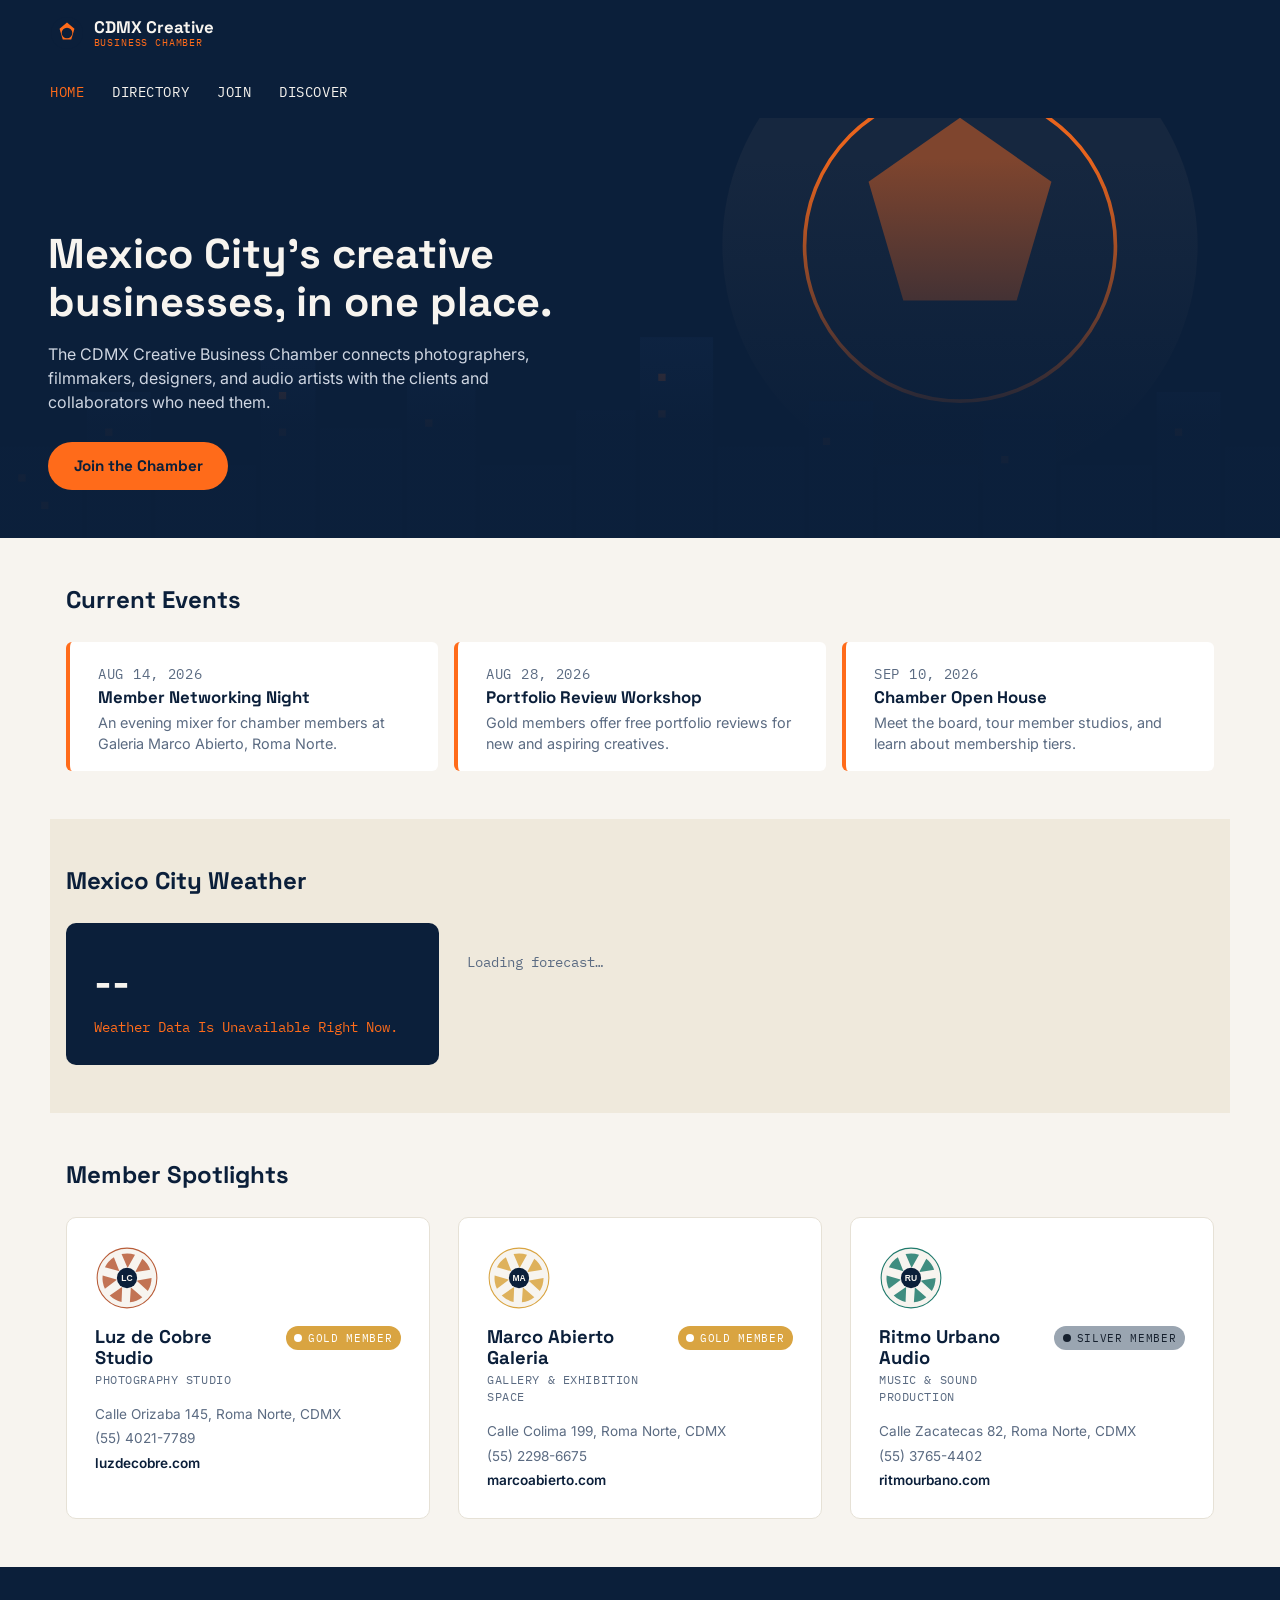
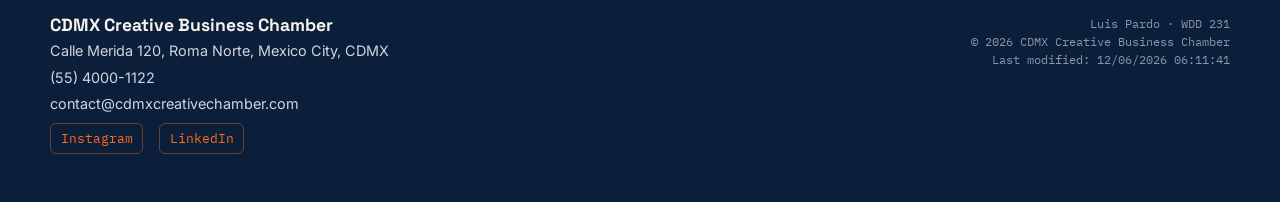
==== chamber/index.html @ 6a2d613b "Home Chamber and API weather" ====
<!DOCTYPE html>
<html lang="en">
<head>
  <meta charset="UTF-8">
  <meta name="viewport" content="width=device-width, initial-scale=1.0">

  <title>Home | CDMX Creative Business Chamber</title>
  <meta name="description" content="Home page of the CDMX Creative Business Chamber: current events, local weather, and spotlighted member businesses in Mexico City.">
  <meta name="author" content="Luis Pardo">

  <!-- Favicon -->
  <link rel="icon" type="image/svg+xml" href="images/favicon.svg">

  <!-- Facebook / Open Graph sharing metadata -->
  <meta property="og:title" content="CDMX Creative Business Chamber">
  <meta property="og:description" content="A community of photographers, filmmakers, designers, and audio artists based in Mexico City.">
  <meta property="og:image" content="https://javpar12.github.io/wdd231/chamber/images/og-banner.png">
  <meta property="og:url" content="https://javpar12.github.io/wdd231/chamber/index.html">
  <meta property="og:type" content="website">

  <!-- Fonts: Space Grotesk (display), Inter (body), IBM Plex Mono (data/labels) -->
  <link rel="preconnect" href="https://fonts.googleapis.com">
  <link rel="preconnect" href="https://fonts.gstatic.com" crossorigin>
  <link href="https://fonts.googleapis.com/css2?family=Space+Grotesk:wght@500;700&family=Inter:wght@400;500;600&family=IBM+Plex+Mono:wght@400;500&display=swap" rel="stylesheet">

  <!-- Stylesheets: normalize first, then mobile-first base, then larger-viewport enhancements -->
  <link rel="stylesheet" href="css/normalize.css">
  <link rel="stylesheet" href="css/small.css">
  <link rel="stylesheet" href="css/larger.css">

  <script src="js/navigation.js" defer></script>
  <script src="js/date.js" defer></script>
  <script src="js/weather.js" defer></script>
  <script src="js/spotlights.js" defer></script>
</head>
<body>

  <header class="site-header">
    <div class="header-bar">
      <a href="index.html" class="brand">
        <img src="images/favicon.svg" alt="" class="brand__mark" width="34" height="34">
        <span class="brand__text">CDMX Creative<span>Business Chamber</span></span>
      </a>
      <button id="nav-toggle" class="nav-toggle" aria-expanded="false" aria-controls="primary-nav">
        Menu
      </button>
    </div>
    <nav id="primary-nav" class="primary-nav" aria-label="Primary">
      <ul>
        <li><a href="index.html" aria-current="page">Home</a></li>
        <li><a href="directory.html">Directory</a></li>
        <li><a href="join.html">Join</a></li>
        <li><a href="discover.html">Discover</a></li>
      </ul>
    </nav>
  </header>

  <main>
    <!-- Hero -->
    <section class="home-hero">
      <img src="images/hero-banner.svg" alt="Illustration of the Mexico City skyline with a camera aperture motif" class="home-hero__image">
      <div class="home-hero__overlay">
        <h1>Mexico City's creative businesses, in one place.</h1>
        <p>The CDMX Creative Business Chamber connects photographers, filmmakers, designers, and audio artists with the clients and collaborators who need them.</p>
        <a href="join.html" class="cta-button">Join the Chamber</a>
      </div>
    </section>

    <!-- Current events -->
    <section class="home-section">
      <h2>Current Events</h2>
      <div class="events-list">
        <article class="event-card">
          <p class="event-card__date">Aug 14, 2026</p>
          <h3>Member Networking Night</h3>
          <p>An evening mixer for chamber members at Galeria Marco Abierto, Roma Norte.</p>
        </article>
        <article class="event-card">
          <p class="event-card__date">Aug 28, 2026</p>
          <h3>Portfolio Review Workshop</h3>
          <p>Gold members offer free portfolio reviews for new and aspiring creatives.</p>
        </article>
        <article class="event-card">
          <p class="event-card__date">Sep 10, 2026</p>
          <h3>Chamber Open House</h3>
          <p>Meet the board, tour member studios, and learn about membership tiers.</p>
        </article>
      </div>
    </section>

    <!-- Weather -->
    <section class="home-section home-section--alt">
      <h2>Mexico City Weather</h2>
      <div class="weather-wrapper">
        <div class="weather-current">
          <p id="current-temp" class="weather-current__temp">--</p>
          <p id="current-desc" class="weather-current__desc">Loading weather…</p>
        </div>
        <div id="forecast-cards" class="weather-forecast">
          <p class="state-message">Loading forecast…</p>
        </div>
      </div>
    </section>

    <!-- Member spotlights -->
    <section class="home-section">
      <h2>Member Spotlights</h2>
      <div id="spotlights-grid" class="spotlights-grid">
        <p class="state-message">Loading spotlights…</p>
      </div>
    </section>
  </main>

  <footer class="site-footer">
    <div class="footer-inner">
      <div class="footer-contact">
        <h2>CDMX Creative Business Chamber</h2>
        <p>Calle Merida 120, Roma Norte, Mexico City, CDMX</p>
        <p>(55) 4000-1122</p>
        <p><a href="mailto:contact@cdmxcreativechamber.com">contact@cdmxcreativechamber.com</a></p>
        <div class="social-links">
          <a href="https://instagram.com" target="_blank" rel="noopener">Instagram</a>
          <a href="https://linkedin.com" target="_blank" rel="noopener">LinkedIn</a>
        </div>
      </div>
      <div class="footer-meta">
        <p>Luis Pardo &middot; WDD 231</p>
        <p>&copy; <span id="current-year"></span> CDMX Creative Business Chamber</p>
        <p>Last modified: <span id="last-modified"></span></p>
      </div>
    </div>
  </footer>

</body>
</html>
---- chamber/css/small.css ----
/*
  small.css
  Mobile-first base styles for the CDMX Creative Business Chamber.
  Loaded after normalize.css. Enhanced by larger.css at wider viewports.
  Author: Luis Pardo — WDD 231
*/

/* ---------- Design tokens ---------- */
:root {
  /* Brand colors */
  --navy: #0b1f3a;
  --navy-soft: #16273f;
  --orange: #ff6b1a;
  --cream: #f7f4ef;
  --ink: #16202e;
  --slate: #5b6b82;

  /* Membership tier accents (echo the aperture-ring logo marks) */
  --tier-gold: #d9a441;
  --tier-silver: #9aa5b1;
  --tier-member: #b85c38;

  /* Type */
  --font-display: "Space Grotesk", "Segoe UI", sans-serif;
  --font-body: "Inter", "Segoe UI", sans-serif;
  --font-mono: "IBM Plex Mono", "Courier New", monospace;

  /* Spacing scale */
  --space-xs: 0.5rem;
  --space-sm: 1rem;
  --space-md: 1.75rem;
  --space-lg: 3rem;
  --space-xl: 4.5rem;

  --radius: 10px;
  --max-width: 1180px;
}

/* ---------- Base ---------- */
body {
  font-family: var(--font-body);
  background-color: var(--cream);
  color: var(--ink);
}

h1,
h2,
h3 {
  font-family: var(--font-display);
  color: var(--navy);
  line-height: 1.15;
}

a:focus-visible,
button:focus-visible {
  outline: 3px solid var(--orange);
  outline-offset: 2px;
}

.visually-hidden {
  position: absolute;
  width: 1px;
  height: 1px;
  overflow: hidden;
  clip: rect(0 0 0 0);
  white-space: nowrap;
}

/* ---------- Header ---------- */
.site-header {
  background-color: var(--navy);
  color: var(--cream);
  padding: var(--space-sm) var(--space-sm) 0;
}

.header-bar {
  display: flex;
  align-items: center;
  justify-content: space-between;
  max-width: var(--max-width);
  margin: 0 auto;
  padding-bottom: var(--space-sm);
}

.brand {
  display: flex;
  align-items: center;
  gap: 0.6rem;
}

.brand__mark {
  width: 34px;
  height: 34px;
}

.brand__text {
  font-family: var(--font-display);
  font-size: 1.05rem;
  font-weight: 700;
  color: var(--cream);
  line-height: 1.1;
}

.brand__text span {
  display: block;
  font-family: var(--font-mono);
  font-size: 0.65rem;
  font-weight: 400;
  color: var(--orange);
  letter-spacing: 0.08em;
  text-transform: uppercase;
}

/* Mobile nav toggle button (hidden nav expands beneath the header bar) */
.nav-toggle {
  display: block;
  background: transparent;
  color: var(--cream);
  border: 1px solid rgba(247, 244, 239, 0.35);
  border-radius: 6px;
  padding: 0.4rem 0.7rem;
  font-size: 0.85rem;
}

.primary-nav {
  max-width: var(--max-width);
  margin: 0 auto;
}

.primary-nav ul {
  display: none;
  flex-direction: column;
  border-top: 1px solid rgba(247, 244, 239, 0.15);
}

.primary-nav.is-open ul {
  display: flex;
}

.primary-nav a {
  display: block;
  padding: var(--space-sm) 0.2rem;
  font-family: var(--font-mono);
  font-size: 0.85rem;
  letter-spacing: 0.04em;
  text-transform: uppercase;
  color: var(--cream);
  border-bottom: 1px solid rgba(247, 244, 239, 0.1);
}

.primary-nav a[aria-current="page"] {
  color: var(--orange);
}

/* ---------- Hero ---------- */
.hero {
  background-color: var(--navy);
  color: var(--cream);
  padding: var(--space-lg) var(--space-sm) var(--space-xl);
}

.hero-inner {
  max-width: var(--max-width);
  margin: 0 auto;
}

.hero-eyebrow {
  font-family: var(--font-mono);
  font-size: 0.75rem;
  letter-spacing: 0.12em;
  text-transform: uppercase;
  color: var(--orange);
  margin-bottom: var(--space-xs);
}

.hero h1 {
  color: var(--cream);
  font-size: clamp(1.9rem, 6vw, 3rem);
  max-width: 18ch;
}

.hero p {
  margin-top: var(--space-sm);
  max-width: 52ch;
  color: #cfd6e2;
  font-size: 1.05rem;
}

/* ---------- Directory controls ---------- */
.directory-section {
  max-width: var(--max-width);
  margin: 0 auto;
  padding: var(--space-lg) var(--space-sm);
}

.directory-heading {
  display: flex;
  flex-wrap: wrap;
  align-items: baseline;
  justify-content: space-between;
  gap: var(--space-sm);
  margin-bottom: var(--space-md);
}

.directory-heading h2 {
  font-size: 1.6rem;
}

.member-count {
  font-family: var(--font-mono);
  font-size: 0.85rem;
  color: var(--slate);
}

.view-toggle {
  display: inline-flex;
  border: 1px solid var(--navy);
  border-radius: 999px;
  overflow: hidden;
  margin-bottom: var(--space-md);
}

.view-toggle button {
  padding: 0.5rem 1.1rem;
  font-family: var(--font-mono);
  font-size: 0.8rem;
  letter-spacing: 0.04em;
  text-transform: uppercase;
  color: var(--navy);
  background-color: transparent;
}

.view-toggle button[aria-pressed="true"] {
  background-color: var(--navy);
  color: var(--cream);
}

/* ---------- Member list/grid ---------- */
#member-list {
  display: grid;
  grid-template-columns: 1fr;
  gap: var(--space-md);
}

#member-list.layout-list {
  grid-template-columns: 1fr;
}

.member-card {
  background-color: #fff;
  border: 1px solid #e6e1d6;
  border-radius: var(--radius);
  padding: var(--space-md);
  display: flex;
  flex-direction: column;
  gap: var(--space-sm);
}

#member-list.layout-list .member-card {
  flex-direction: row;
  align-items: center;
}

.member-card__logo {
  width: 64px;
  height: 64px;
  flex-shrink: 0;
}

.member-card__body {
  flex: 1;
}

.member-card__top {
  display: flex;
  align-items: flex-start;
  justify-content: space-between;
  gap: var(--space-sm);
}

.member-card h3 {
  font-size: 1.15rem;
}

.member-card__category {
  font-family: var(--font-mono);
  font-size: 0.72rem;
  letter-spacing: 0.05em;
  text-transform: uppercase;
  color: var(--slate);
  margin-top: 0.15rem;
}

.member-card__tagline {
  color: var(--ink);
  font-size: 0.92rem;
  margin-top: var(--space-xs);
}

.member-card__meta {
  margin-top: var(--space-sm);
  font-size: 0.85rem;
  color: var(--slate);
  display: flex;
  flex-direction: column;
  gap: 0.25rem;
}

.member-card__meta a {
  color: var(--navy);
  font-weight: 600;
}

/* Membership tier badge — echoes the aperture-ring logo motif */
.badge {
  display: inline-flex;
  align-items: center;
  gap: 0.35rem;
  font-family: var(--font-mono);
  font-size: 0.68rem;
  letter-spacing: 0.06em;
  text-transform: uppercase;
  padding: 0.25rem 0.55rem;
  border-radius: 999px;
  white-space: nowrap;
  color: #fff;
}

.badge::before {
  content: "";
  width: 8px;
  height: 8px;
  border-radius: 50%;
  background-color: currentColor;
}

.badge--gold {
  background-color: var(--tier-gold);
}

.badge--silver {
  background-color: var(--tier-silver);
  color: var(--ink);
}

.badge--member {
  background-color: var(--tier-member);
}

/* ---------- Loading / error states ---------- */
.state-message {
  font-family: var(--font-mono);
  font-size: 0.9rem;
  color: var(--slate);
  padding: var(--space-md) 0;
}

/* ---------- Footer ---------- */
.site-footer {
  background-color: var(--navy);
  color: #cfd6e2;
  padding: var(--space-lg) var(--space-sm);
}

.footer-inner {
  max-width: var(--max-width);
  margin: 0 auto;
  display: flex;
  flex-direction: column;
  gap: var(--space-md);
}

.footer-inner h2 {
  color: var(--cream);
  font-size: 1.1rem;
}

.footer-contact p {
  font-size: 0.9rem;
  margin-top: 0.3rem;
}

.footer-meta {
  font-family: var(--font-mono);
  font-size: 0.75rem;
  color: #8b96a8;
  border-top: 1px solid rgba(247, 244, 239, 0.15);
  padding-top: var(--space-sm);
}

.social-links {
  display: flex;
  gap: var(--space-sm);
  margin-top: var(--space-xs);
}

.social-links a {
  font-family: var(--font-mono);
  font-size: 0.8rem;
  color: var(--orange);
  border: 1px solid rgba(255, 107, 26, 0.4);
  border-radius: 6px;
  padding: 0.3rem 0.6rem;
}

/* =========================================================
   Home page (index.html)
   ========================================================= */

/* ----- Hero ----- */
.home-hero {
  position: relative;
  color: var(--cream);
}

.home-hero__image {
  width: 100%;
  height: 260px;
  object-fit: cover;
  display: block;
}

.home-hero__overlay {
  background-color: var(--navy);
  padding: var(--space-md) var(--space-sm) var(--space-lg);
}

.home-hero__overlay h1 {
  color: var(--cream);
  font-size: clamp(1.7rem, 6vw, 2.6rem);
  max-width: 22ch;
}

.home-hero__overlay p {
  margin-top: var(--space-sm);
  max-width: 50ch;
  color: #cfd6e2;
  font-size: 1rem;
}

/* Call to action button */
.cta-button {
  display: inline-block;
  margin-top: var(--space-md);
  padding: 0.8rem 1.6rem;
  background-color: var(--orange);
  color: var(--navy);
  font-family: var(--font-display);
  font-weight: 700;
  font-size: 0.95rem;
  border-radius: 999px;
}

.cta-button:hover {
  background-color: #ffb088;
}

/* ----- Shared section wrapper ----- */
.home-section {
  max-width: var(--max-width);
  margin: 0 auto;
  padding: var(--space-lg) var(--space-sm);
}

.home-section h2 {
  font-size: 1.5rem;
  margin-bottom: var(--space-md);
}

.home-section--alt {
  background-color: #efe9dc;
}

/* ----- Current events ----- */
.events-list {
  display: grid;
  grid-template-columns: 1fr;
  gap: var(--space-sm);
}

.event-card {
  background-color: #fff;
  border-left: 4px solid var(--orange);
  border-radius: 6px;
  padding: var(--space-sm) var(--space-md);
}

.event-card__date {
  font-family: var(--font-mono);
  font-size: 0.75rem;
  letter-spacing: 0.05em;
  text-transform: uppercase;
  color: var(--orange);
}

.event-card h3 {
  font-size: 1.05rem;
  margin-top: 0.2rem;
}

.event-card p {
  font-size: 0.9rem;
  color: var(--slate);
  margin-top: 0.3rem;
}

/* ----- Weather ----- */
.weather-wrapper {
  display: grid;
  grid-template-columns: 1fr;
  gap: var(--space-md);
}

.weather-current {
  background-color: var(--navy);
  color: var(--cream);
  border-radius: var(--radius);
  padding: var(--space-md);
}

.weather-current__temp {
  font-family: var(--font-display);
  font-size: 2.6rem;
  font-weight: 700;
}

.weather-current__desc {
  font-family: var(--font-mono);
  font-size: 0.85rem;
  text-transform: capitalize;
  color: var(--orange);
  margin-top: 0.25rem;
}

.weather-forecast {
  display: grid;
  grid-template-columns: repeat(3, 1fr);
  gap: var(--space-sm);
}

.forecast-day {
  background-color: #fff;
  border: 1px solid #e6e1d6;
  border-radius: var(--radius);
  padding: var(--space-sm);
  text-align: center;
}

.forecast-day__label {
  font-family: var(--font-mono);
  font-size: 0.72rem;
  text-transform: uppercase;
  color: var(--slate);
}

.forecast-day__temp {
  font-family: var(--font-display);
  font-weight: 700;
  font-size: 1.3rem;
  color: var(--navy);
  margin-top: 0.3rem;
}

/* ----- Spotlights (reuses .member-card / .badge from the directory page) ----- */
.spotlights-grid {
  display: grid;
  grid-template-columns: 1fr;
  gap: var(--space-md);
}
---- chamber/css/larger.css ----
/*
  larger.css
  Enhancements applied at wider viewports (min-width: 640px and 960px).
  Keep small.css as the mobile-first source of truth; only override here.
*/

@media (min-width: 640px) {
  .header-bar {
    padding-bottom: var(--space-sm);
  }

  /* Nav becomes a horizontal bar and the toggle button is no longer needed */
  .nav-toggle {
    display: none;
  }

  .primary-nav ul {
    display: flex;
    flex-direction: row;
    gap: var(--space-md);
    border-top: none;
  }

  .primary-nav a {
    padding: var(--space-sm) 0;
    border-bottom: none;
  }

  #member-list {
    grid-template-columns: repeat(2, 1fr);
  }

  #member-list.layout-list {
    grid-template-columns: 1fr;
  }
}

@media (min-width: 960px) {
  .site-header,
  .hero,
  .site-footer {
    padding-left: var(--space-lg);
    padding-right: var(--space-lg);
  }

  #member-list {
    grid-template-columns: repeat(3, 1fr);
  }

  #member-list.layout-list {
    grid-template-columns: 1fr;
  }

  .member-card {
    padding: var(--space-md) var(--space-md) var(--space-md);
  }

  .footer-inner {
    flex-direction: row;
    justify-content: space-between;
  }

  .footer-meta {
    border-top: none;
    padding-top: 0;
    text-align: right;
  }

  /* ----- Home page: switch stacked mobile layouts to grids ----- */
  .home-hero__image {
    height: 420px;
  }

  .home-hero__overlay {
    position: absolute;
    bottom: 0;
    left: 0;
    right: 0;
    background: linear-gradient(0deg, rgba(11, 31, 58, 0.95) 30%, rgba(11, 31, 58, 0));
    padding: var(--space-xl) var(--space-lg) var(--space-lg);
  }

  .events-list {
    grid-template-columns: repeat(3, 1fr);
  }

  .weather-wrapper {
    grid-template-columns: 1fr 2fr;
    align-items: stretch;
  }

  .spotlights-grid {
    grid-template-columns: repeat(3, 1fr);
  }
}
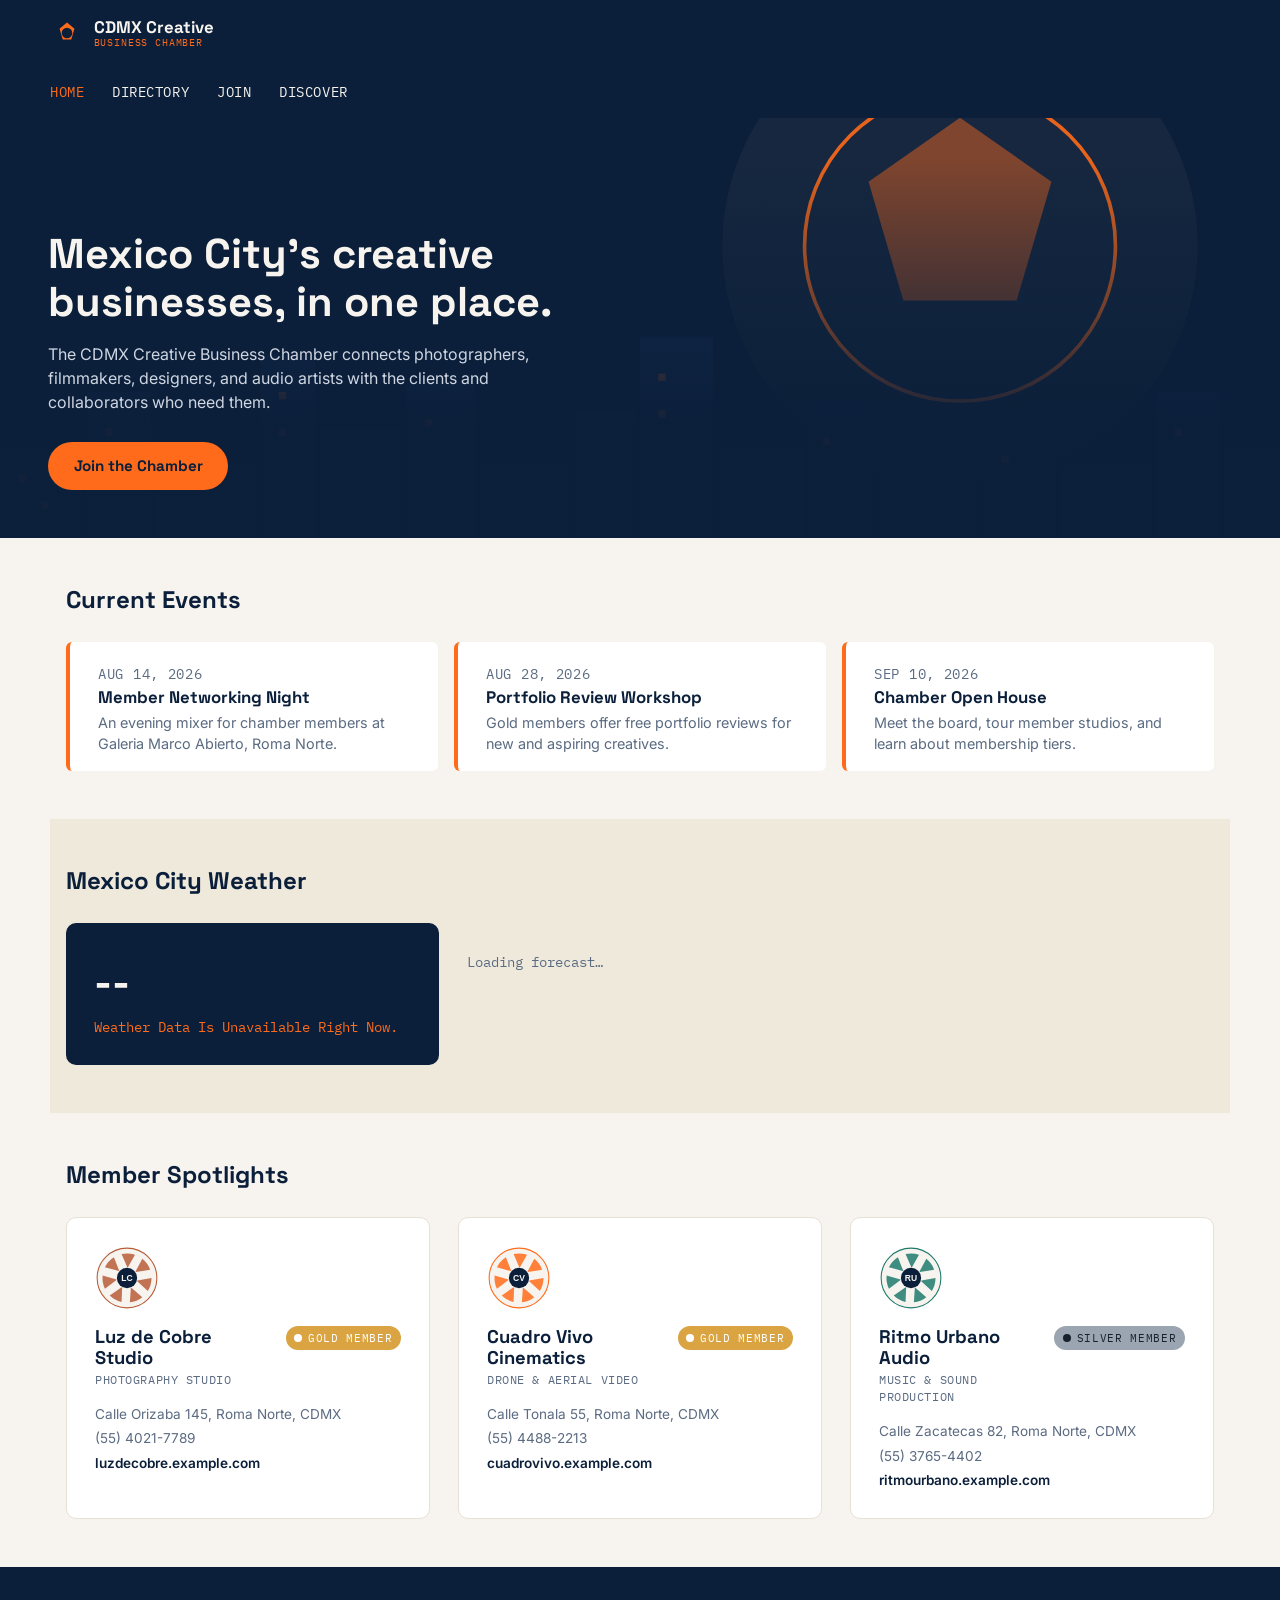
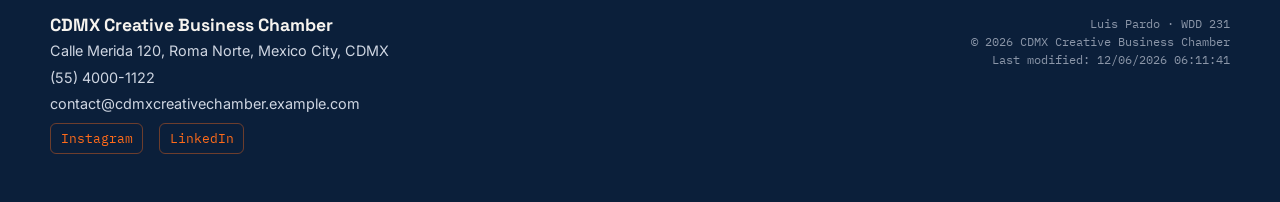
==== commit 0af5b0b8: "Chamber Join" ====
--- a/chamber/index.html
+++ b/chamber/index.html
@@ -117,7 +117,7 @@
         <h2>CDMX Creative Business Chamber</h2>
         <p>Calle Merida 120, Roma Norte, Mexico City, CDMX</p>
         <p>(55) 4000-1122</p>
-        <p><a href="mailto:contact@cdmxcreativechamber.com">contact@cdmxcreativechamber.com</a></p>
+        <p><a href="mailto:contact@cdmxcreativechamber.example.com">contact@cdmxcreativechamber.example.com</a></p>
         <div class="social-links">
           <a href="https://instagram.com" target="_blank" rel="noopener">Instagram</a>
           <a href="https://linkedin.com" target="_blank" rel="noopener">LinkedIn</a>
--- a/chamber/css/small.css
+++ b/chamber/css/small.css
@@ -567,3 +567,239 @@
   grid-template-columns: 1fr;
   gap: var(--space-md);
 }
+
+/* =========================================================
+   Join page (join.html)
+   ========================================================= */
+
+.join-layout {
+  max-width: var(--max-width);
+  margin: 0 auto;
+  padding: var(--space-lg) var(--space-sm);
+  display: grid;
+  grid-template-columns: 1fr;
+  gap: var(--space-lg);
+}
+
+.join-layout h1 {
+  font-size: 1.7rem;
+  margin-bottom: var(--space-xs);
+}
+
+.join-intro {
+  color: var(--slate);
+  max-width: 60ch;
+  margin-bottom: var(--space-md);
+  grid-column: 1 / -1;
+}
+
+/* ----- Form ----- */
+.join-form {
+  display: flex;
+  flex-direction: column;
+  gap: var(--space-md);
+  background-color: #fff;
+  border: 1px solid #e6e1d6;
+  border-radius: var(--radius);
+  padding: var(--space-md);
+}
+
+.join-form label {
+  display: flex;
+  flex-direction: column;
+  gap: 0.35rem;
+  font-family: var(--font-mono);
+  font-size: 0.8rem;
+  color: var(--navy);
+}
+
+.join-form input,
+.join-form select,
+.join-form textarea {
+  font-family: var(--font-body);
+  font-size: 0.95rem;
+  color: var(--ink);
+  border: 1px solid #cfc9ba;
+  border-radius: 6px;
+  padding: 0.6rem 0.7rem;
+}
+
+.join-form input:invalid:not(:placeholder-shown) {
+  border-color: #c0392b;
+}
+
+.join-form textarea {
+  min-height: 100px;
+  resize: vertical;
+}
+
+.join-form .field-hint {
+  font-family: var(--font-body);
+  font-size: 0.75rem;
+  color: var(--slate);
+  font-weight: 400;
+}
+
+.submit-button {
+  align-self: flex-start;
+  background-color: var(--orange);
+  color: var(--navy);
+  font-family: var(--font-display);
+  font-weight: 700;
+  font-size: 0.95rem;
+  padding: 0.8rem 1.8rem;
+  border: none;
+  border-radius: 999px;
+  cursor: pointer;
+}
+
+.submit-button:hover {
+  background-color: #ffb088;
+}
+
+/* ----- Membership cards ----- */
+.membership-cards {
+  display: grid;
+  grid-template-columns: 1fr;
+  gap: var(--space-sm);
+}
+
+.membership-card {
+  background-color: var(--navy);
+  color: var(--cream);
+  border-radius: var(--radius);
+  padding: var(--space-md);
+  opacity: 0;
+  transform: translateY(16px);
+  animation: cardFadeUp 0.5s ease forwards;
+}
+
+.membership-card:nth-child(1) { animation-delay: 0.05s; }
+.membership-card:nth-child(2) { animation-delay: 0.2s; }
+.membership-card:nth-child(3) { animation-delay: 0.35s; }
+.membership-card:nth-child(4) { animation-delay: 0.5s; }
+
+@keyframes cardFadeUp {
+  from {
+    opacity: 0;
+    transform: translateY(16px);
+  }
+  to {
+    opacity: 1;
+    transform: translateY(0);
+  }
+}
+
+.membership-card h3 {
+  color: var(--cream);
+  font-size: 1.1rem;
+}
+
+.membership-card p {
+  font-size: 0.85rem;
+  color: #cfd6e2;
+  margin-top: 0.3rem;
+}
+
+.membership-card__link {
+  display: inline-block;
+  margin-top: var(--space-sm);
+  font-family: var(--font-mono);
+  font-size: 0.78rem;
+  color: var(--orange);
+  border-bottom: 1px solid var(--orange);
+}
+
+/* ----- Modals (native <dialog>) ----- */
+dialog.benefit-modal {
+  border: none;
+  border-radius: var(--radius);
+  padding: var(--space-md);
+  max-width: 420px;
+  width: 90%;
+  color: var(--ink);
+}
+
+dialog.benefit-modal::backdrop {
+  background-color: rgba(11, 31, 58, 0.6);
+}
+
+dialog.benefit-modal h2 {
+  font-size: 1.2rem;
+  margin-bottom: 0.5rem;
+}
+
+dialog.benefit-modal ul {
+  margin: var(--space-sm) 0;
+  padding-left: 1.1rem;
+  list-style: disc;
+}
+
+dialog.benefit-modal li {
+  font-size: 0.9rem;
+  margin-bottom: 0.3rem;
+}
+
+.modal-close {
+  margin-top: var(--space-sm);
+  background-color: var(--navy);
+  color: var(--cream);
+  border: none;
+  border-radius: 6px;
+  padding: 0.5rem 1rem;
+  font-size: 0.85rem;
+  cursor: pointer;
+}
+
+/* =========================================================
+   Thank you page (thankyou.html)
+   ========================================================= */
+
+.thankyou-section {
+  max-width: 700px;
+  margin: 0 auto;
+  padding: var(--space-lg) var(--space-sm);
+}
+
+.thankyou-section h1 {
+  font-size: 1.7rem;
+}
+
+.thankyou-section > p {
+  color: var(--slate);
+  margin-top: 0.4rem;
+  margin-bottom: var(--space-md);
+}
+
+.summary-card {
+  background-color: #fff;
+  border: 1px solid #e6e1d6;
+  border-radius: var(--radius);
+  padding: var(--space-md);
+}
+
+.summary-row {
+  display: flex;
+  justify-content: space-between;
+  gap: var(--space-sm);
+  padding: 0.6rem 0;
+  border-bottom: 1px solid #efe9dc;
+  font-size: 0.92rem;
+}
+
+.summary-row:last-child {
+  border-bottom: none;
+}
+
+.summary-row__label {
+  font-family: var(--font-mono);
+  font-size: 0.75rem;
+  text-transform: uppercase;
+  color: var(--slate);
+}
+
+.summary-row__value {
+  color: var(--ink);
+  font-weight: 600;
+  text-align: right;
+}
--- a/chamber/css/larger.css
+++ b/chamber/css/larger.css
@@ -92,4 +92,10 @@
   .spotlights-grid {
     grid-template-columns: repeat(3, 1fr);
   }
+
+  /* ----- Join page: form on the left, membership cards on the right ----- */
+  .join-layout {
+    grid-template-columns: 2fr 1fr;
+    align-items: start;
+  }
 }
